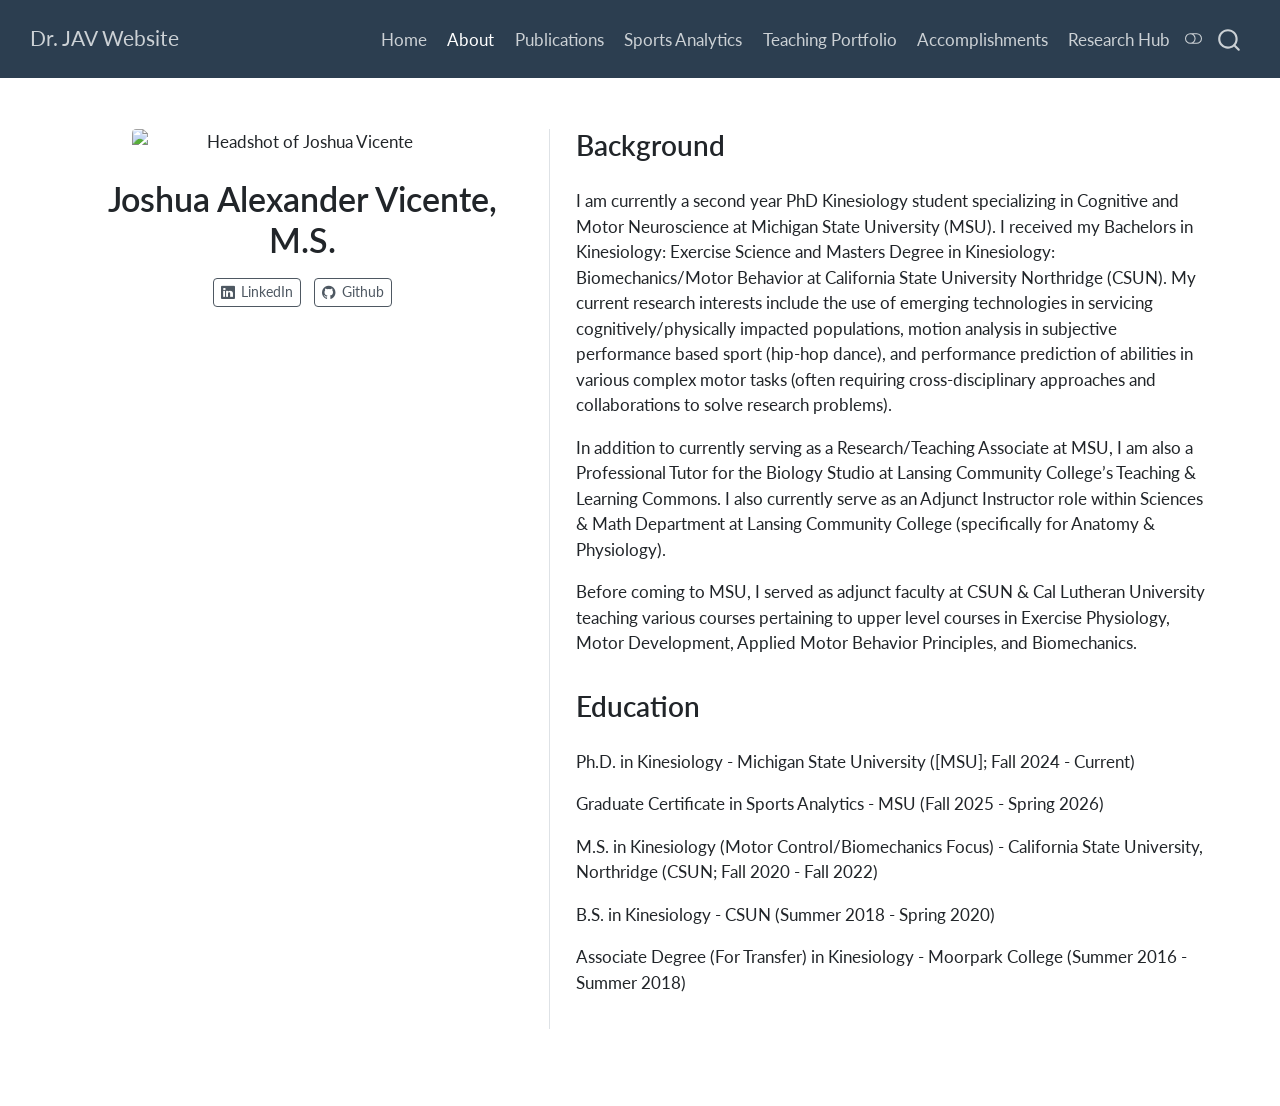
==== about.html @ 466d4a7d "site update 2026-04-16" ====
<!DOCTYPE html>
<html xmlns="http://www.w3.org/1999/xhtml" lang="en" xml:lang="en"><head>

<meta charset="utf-8">
<meta name="generator" content="quarto-1.8.27">

<meta name="viewport" content="width=device-width, initial-scale=1.0, user-scalable=yes">


<title>Joshua Alexander Vicente, M.S. – Dr.&nbsp;JAV Website</title>
<style>
code{white-space: pre-wrap;}
span.smallcaps{font-variant: small-caps;}
div.columns{display: flex; gap: min(4vw, 1.5em);}
div.column{flex: auto; overflow-x: auto;}
div.hanging-indent{margin-left: 1.5em; text-indent: -1.5em;}
ul.task-list{list-style: none;}
ul.task-list li input[type="checkbox"] {
  width: 0.8em;
  margin: 0 0.8em 0.2em -1em; /* quarto-specific, see https://github.com/quarto-dev/quarto-cli/issues/4556 */ 
  vertical-align: middle;
}
</style>


<script src="site_libs/quarto-nav/quarto-nav.js"></script>
<script src="site_libs/quarto-nav/headroom.min.js"></script>
<script src="site_libs/clipboard/clipboard.min.js"></script>
<script src="site_libs/quarto-search/autocomplete.umd.js"></script>
<script src="site_libs/quarto-search/fuse.min.js"></script>
<script src="site_libs/quarto-search/quarto-search.js"></script>
<meta name="quarto:offset" content="./">
<script src="site_libs/quarto-html/quarto.js" type="module"></script>
<script src="site_libs/quarto-html/tabsets/tabsets.js" type="module"></script>
<script src="site_libs/quarto-html/axe/axe-check.js" type="module"></script>
<script src="site_libs/quarto-html/popper.min.js"></script>
<script src="site_libs/quarto-html/tippy.umd.min.js"></script>
<link href="site_libs/quarto-html/tippy.css" rel="stylesheet">
<link href="site_libs/quarto-html/quarto-syntax-highlighting-ed96de9b727972fe78a7b5d16c58bf87.css" rel="stylesheet" class="quarto-color-scheme" id="quarto-text-highlighting-styles">
<link href="site_libs/quarto-html/quarto-syntax-highlighting-dark-4d9afe2b8d18ee9fa5d0d57b5ed4214d.css" rel="stylesheet" class="quarto-color-scheme quarto-color-alternate" id="quarto-text-highlighting-styles">
<link href="site_libs/quarto-html/quarto-syntax-highlighting-ed96de9b727972fe78a7b5d16c58bf87.css" rel="stylesheet" class="quarto-color-scheme-extra" id="quarto-text-highlighting-styles">
<script src="site_libs/bootstrap/bootstrap.min.js"></script>
<link href="site_libs/bootstrap/bootstrap-icons.css" rel="stylesheet">
<link href="site_libs/bootstrap/bootstrap-ffa9a6279353761231ec249df0a7fdd3.min.css" rel="stylesheet" append-hash="true" class="quarto-color-scheme" id="quarto-bootstrap" data-mode="light">
<link href="site_libs/bootstrap/bootstrap-dark-24772959a0e306aba8d7698078628ce7.min.css" rel="stylesheet" append-hash="true" class="quarto-color-scheme quarto-color-alternate" id="quarto-bootstrap" data-mode="dark">
<link href="site_libs/bootstrap/bootstrap-ffa9a6279353761231ec249df0a7fdd3.min.css" rel="stylesheet" append-hash="true" class="quarto-color-scheme-extra" id="quarto-bootstrap" data-mode="light">
<script id="quarto-search-options" type="application/json">{
  "location": "navbar",
  "copy-button": false,
  "collapse-after": 3,
  "panel-placement": "end",
  "type": "overlay",
  "limit": 50,
  "keyboard-shortcut": [
    "f",
    "/",
    "s"
  ],
  "show-item-context": false,
  "language": {
    "search-no-results-text": "No results",
    "search-matching-documents-text": "matching documents",
    "search-copy-link-title": "Copy link to search",
    "search-hide-matches-text": "Hide additional matches",
    "search-more-match-text": "more match in this document",
    "search-more-matches-text": "more matches in this document",
    "search-clear-button-title": "Clear",
    "search-text-placeholder": "",
    "search-detached-cancel-button-title": "Cancel",
    "search-submit-button-title": "Submit",
    "search-label": "Search"
  }
}</script>


<link rel="stylesheet" href="styles.css">
</head>

<body class="nav-fixed quarto-light"><script id="quarto-html-before-body" type="application/javascript">
    const toggleBodyColorMode = (bsSheetEl) => {
      const mode = bsSheetEl.getAttribute("data-mode");
      const bodyEl = window.document.querySelector("body");
      if (mode === "dark") {
        bodyEl.classList.add("quarto-dark");
        bodyEl.classList.remove("quarto-light");
      } else {
        bodyEl.classList.add("quarto-light");
        bodyEl.classList.remove("quarto-dark");
      }
    }
    const toggleBodyColorPrimary = () => {
      const bsSheetEl = window.document.querySelector("link#quarto-bootstrap:not([rel=disabled-stylesheet])");
      if (bsSheetEl) {
        toggleBodyColorMode(bsSheetEl);
      }
    }
    const setColorSchemeToggle = (alternate) => {
      const toggles = window.document.querySelectorAll('.quarto-color-scheme-toggle');
      for (let i=0; i < toggles.length; i++) {
        const toggle = toggles[i];
        if (toggle) {
          if (alternate) {
            toggle.classList.add("alternate");
          } else {
            toggle.classList.remove("alternate");
          }
        }
      }
    };
    const toggleColorMode = (alternate) => {
      // Switch the stylesheets
      const primaryStylesheets = window.document.querySelectorAll('link.quarto-color-scheme:not(.quarto-color-alternate)');
      const alternateStylesheets = window.document.querySelectorAll('link.quarto-color-scheme.quarto-color-alternate');
      manageTransitions('#quarto-margin-sidebar .nav-link', false);
      if (alternate) {
        // note: dark is layered on light, we don't disable primary!
        enableStylesheet(alternateStylesheets);
        for (const sheetNode of alternateStylesheets) {
          if (sheetNode.id === "quarto-bootstrap") {
            toggleBodyColorMode(sheetNode);
          }
        }
      } else {
        disableStylesheet(alternateStylesheets);
        enableStylesheet(primaryStylesheets)
        toggleBodyColorPrimary();
      }
      manageTransitions('#quarto-margin-sidebar .nav-link', true);
      // Switch the toggles
      setColorSchemeToggle(alternate)
      // Hack to workaround the fact that safari doesn't
      // properly recolor the scrollbar when toggling (#1455)
      if (navigator.userAgent.indexOf('Safari') > 0 && navigator.userAgent.indexOf('Chrome') == -1) {
        manageTransitions("body", false);
        window.scrollTo(0, 1);
        setTimeout(() => {
          window.scrollTo(0, 0);
          manageTransitions("body", true);
        }, 40);
      }
    }
    const disableStylesheet = (stylesheets) => {
      for (let i=0; i < stylesheets.length; i++) {
        const stylesheet = stylesheets[i];
        stylesheet.rel = 'disabled-stylesheet';
      }
    }
    const enableStylesheet = (stylesheets) => {
      for (let i=0; i < stylesheets.length; i++) {
        const stylesheet = stylesheets[i];
        if(stylesheet.rel !== 'stylesheet') { // for Chrome, which will still FOUC without this check
          stylesheet.rel = 'stylesheet';
        }
      }
    }
    const manageTransitions = (selector, allowTransitions) => {
      const els = window.document.querySelectorAll(selector);
      for (let i=0; i < els.length; i++) {
        const el = els[i];
        if (allowTransitions) {
          el.classList.remove('notransition');
        } else {
          el.classList.add('notransition');
        }
      }
    }
    const isFileUrl = () => {
      return window.location.protocol === 'file:';
    }
    const hasAlternateSentinel = () => {
      let styleSentinel = getColorSchemeSentinel();
      if (styleSentinel !== null) {
        return styleSentinel === "alternate";
      } else {
        return false;
      }
    }
    const setStyleSentinel = (alternate) => {
      const value = alternate ? "alternate" : "default";
      if (!isFileUrl()) {
        window.localStorage.setItem("quarto-color-scheme", value);
      } else {
        localAlternateSentinel = value;
      }
    }
    const getColorSchemeSentinel = () => {
      if (!isFileUrl()) {
        const storageValue = window.localStorage.getItem("quarto-color-scheme");
        return storageValue != null ? storageValue : localAlternateSentinel;
      } else {
        return localAlternateSentinel;
      }
    }
    const toggleGiscusIfUsed = (isAlternate, darkModeDefault) => {
      const baseTheme = document.querySelector('#giscus-base-theme')?.value ?? 'light';
      const alternateTheme = document.querySelector('#giscus-alt-theme')?.value ?? 'dark';
      let newTheme = '';
      if(authorPrefersDark) {
        newTheme = isAlternate ? baseTheme : alternateTheme;
      } else {
        newTheme = isAlternate ? alternateTheme : baseTheme;
      }
      const changeGiscusTheme = () => {
        // From: https://github.com/giscus/giscus/issues/336
        const sendMessage = (message) => {
          const iframe = document.querySelector('iframe.giscus-frame');
          if (!iframe) return;
          iframe.contentWindow.postMessage({ giscus: message }, 'https://giscus.app');
        }
        sendMessage({
          setConfig: {
            theme: newTheme
          }
        });
      }
      const isGiscussLoaded = window.document.querySelector('iframe.giscus-frame') !== null;
      if (isGiscussLoaded) {
        changeGiscusTheme();
      }
    };
    const authorPrefersDark = false;
    const queryPrefersDark = window.matchMedia('(prefers-color-scheme: dark)');
    const darkModeDefault = queryPrefersDark.matches;
      document.querySelector('link#quarto-text-highlighting-styles.quarto-color-scheme-extra').rel = 'disabled-stylesheet';
      document.querySelector('link#quarto-bootstrap.quarto-color-scheme-extra').rel = 'disabled-stylesheet';
    let localAlternateSentinel = darkModeDefault ? 'alternate' : 'default';
    // Dark / light mode switch
    window.quartoToggleColorScheme = () => {
      // Read the current dark / light value
      let toAlternate = !hasAlternateSentinel();
      toggleColorMode(toAlternate);
      setStyleSentinel(toAlternate);
      toggleGiscusIfUsed(toAlternate, darkModeDefault);
      window.dispatchEvent(new Event('resize'));
    };
    queryPrefersDark.addEventListener("change", e => {
      if(window.localStorage.getItem("quarto-color-scheme") !== null)
        return;
      const alternate = e.matches
      toggleColorMode(alternate);
      localAlternateSentinel = e.matches ? 'alternate' : 'default'; // this is used alongside local storage!
      toggleGiscusIfUsed(alternate, darkModeDefault);
    });
    // Switch to dark mode if need be
    if (hasAlternateSentinel()) {
      toggleColorMode(true);
    } else {
      toggleColorMode(false);
    }
  </script>

<div id="quarto-search-results"></div>
  <header id="quarto-header" class="headroom fixed-top">
    <nav class="navbar navbar-expand-lg " data-bs-theme="dark">
      <div class="navbar-container container-fluid">
      <div class="navbar-brand-container mx-auto">
    <a class="navbar-brand" href="./index.html">
    <span class="navbar-title">Dr.&nbsp;JAV Website</span>
    </a>
  </div>
            <div id="quarto-search" class="" title="Search"></div>
          <button class="navbar-toggler" type="button" data-bs-toggle="collapse" data-bs-target="#navbarCollapse" aria-controls="navbarCollapse" role="menu" aria-expanded="false" aria-label="Toggle navigation" onclick="if (window.quartoToggleHeadroom) { window.quartoToggleHeadroom(); }">
  <span class="navbar-toggler-icon"></span>
</button>
          <div class="collapse navbar-collapse" id="navbarCollapse">
            <ul class="navbar-nav navbar-nav-scroll ms-auto">
  <li class="nav-item">
    <a class="nav-link" href="./index.html"> 
<span class="menu-text">Home</span></a>
  </li>  
  <li class="nav-item">
    <a class="nav-link active" href="./about.html" aria-current="page"> 
<span class="menu-text">About</span></a>
  </li>  
  <li class="nav-item">
    <a class="nav-link" href="./publications.html"> 
<span class="menu-text">Publications</span></a>
  </li>  
  <li class="nav-item">
    <a class="nav-link" href="./sports_analytics.html"> 
<span class="menu-text">Sports Analytics</span></a>
  </li>  
  <li class="nav-item">
    <a class="nav-link" href="./teaching_portfolio.html"> 
<span class="menu-text">Teaching Portfolio</span></a>
  </li>  
  <li class="nav-item">
    <a class="nav-link" href="./accomplishments.html"> 
<span class="menu-text">Accomplishments</span></a>
  </li>  
  <li class="nav-item">
    <a class="nav-link" href="./research_hub.html"> 
<span class="menu-text">Research Hub</span></a>
  </li>  
</ul>
          </div> <!-- /navcollapse -->
            <div class="quarto-navbar-tools">
  <a href="" class="quarto-color-scheme-toggle quarto-navigation-tool  px-1" onclick="window.quartoToggleColorScheme(); return false;" title="Toggle dark mode"><i class="bi"></i></a>
</div>
      </div> <!-- /container-fluid -->
    </nav>
</header>
<!-- content -->
<div id="quarto-content" class="quarto-container page-columns page-rows-contents page-layout-full page-navbar">
<!-- sidebar -->
<!-- margin-sidebar -->
    
<!-- main -->
<div class="quarto-about-trestles column-page">
  <div class="about-entity">
    <img src="images/JAV KIN Fellowship Headshot.jpg" alt="Headshot of Joshua Vicente" class="about-image
  rounded " style="width: 20em;">
<header id="title-block-header" class="quarto-title-block default">
<div class="quarto-title">
<h1 class="title">Joshua Alexander Vicente, M.S.</h1>
</div>
<div class="quarto-title-meta column-page">
  </div>
</header>
    <div class="about-links">
  <a href="/www.linkedin.com/in/joshua-a-vicente" class="about-link" rel="" target="">
    <i class="bi bi-linkedin"></i>
     <span class="about-link-text">LinkedIn</span>
  </a>
  <a href="https://github.com" class="about-link" rel="" target="">
    <i class="bi bi-github"></i>
     <span class="about-link-text">Github</span>
  </a>
</div>
  </div>
  <div class="about-contents"><main class="content column-page" id="quarto-document-content">

<section id="background" class="level2">
<h2 data-anchor-id="background">Background</h2>
<p>I am currently a second year PhD Kinesiology student specializing in Cognitive and Motor Neuroscience at Michigan State University (MSU). I received my Bachelors in Kinesiology: Exercise Science and Masters Degree in Kinesiology: Biomechanics/Motor Behavior at California State University Northridge (CSUN). My current research interests include the use of emerging technologies in servicing cognitively/physically impacted populations, motion analysis in subjective performance based sport (hip-hop dance), and performance prediction of abilities in various complex motor tasks (often requiring cross-disciplinary approaches and collaborations to solve research problems).</p>
<p>In addition to currently serving as a Research/Teaching Associate at MSU, I am also a Professional Tutor for the Biology Studio at Lansing Community College’s Teaching &amp; Learning Commons. I also currently serve as an Adjunct Instructor role within Sciences &amp; Math Department at Lansing Community College (specifically for Anatomy &amp; Physiology).</p>
<p>Before coming to MSU, I served as adjunct faculty at CSUN &amp; Cal Lutheran University teaching various courses pertaining to upper level courses in Exercise Physiology, Motor Development, Applied Motor Behavior Principles, and Biomechanics.</p>
</section>
<section id="education" class="level2">
<h2 data-anchor-id="education">Education</h2>
<p>Ph.D.&nbsp;in Kinesiology - Michigan State University ([MSU]; Fall 2024 - Current)</p>
<p>Graduate Certificate in Sports Analytics - MSU (Fall 2025 - Spring 2026)</p>
<p>M.S. in Kinesiology (Motor Control/Biomechanics Focus) - California State University, Northridge (CSUN; Fall 2020 - Fall 2022)</p>
<p>B.S. in Kinesiology - CSUN (Summer 2018 - Spring 2020)</p>
<p>Associate Degree (For Transfer) in Kinesiology - Moorpark College (Summer 2016 - Summer 2018)</p>
<!-- 
INSTRUCTIONS FOR HEADSHOT:
1. Place your image file (e.g., 'profile.jpg') in the same folder as this file.
2. Update the 'image: profile.jpg' line in the YAML header above to match your image filename.
-->


</section>
</main></div>
</div>
 <!-- /main -->
<script id="quarto-html-after-body" type="application/javascript">
  window.document.addEventListener("DOMContentLoaded", function (event) {
    // Ensure there is a toggle, if there isn't float one in the top right
    if (window.document.querySelector('.quarto-color-scheme-toggle') === null) {
      const a = window.document.createElement('a');
      a.classList.add('top-right');
      a.classList.add('quarto-color-scheme-toggle');
      a.href = "";
      a.onclick = function() { try { window.quartoToggleColorScheme(); } catch {} return false; };
      const i = window.document.createElement("i");
      i.classList.add('bi');
      a.appendChild(i);
      window.document.body.appendChild(a);
    }
    setColorSchemeToggle(hasAlternateSentinel())
    const isCodeAnnotation = (el) => {
      for (const clz of el.classList) {
        if (clz.startsWith('code-annotation-')) {                     
          return true;
        }
      }
      return false;
    }
    const onCopySuccess = function(e) {
      // button target
      const button = e.trigger;
      // don't keep focus
      button.blur();
      // flash "checked"
      button.classList.add('code-copy-button-checked');
      var currentTitle = button.getAttribute("title");
      button.setAttribute("title", "Copied!");
      let tooltip;
      if (window.bootstrap) {
        button.setAttribute("data-bs-toggle", "tooltip");
        button.setAttribute("data-bs-placement", "left");
        button.setAttribute("data-bs-title", "Copied!");
        tooltip = new bootstrap.Tooltip(button, 
          { trigger: "manual", 
            customClass: "code-copy-button-tooltip",
            offset: [0, -8]});
        tooltip.show();    
      }
      setTimeout(function() {
        if (tooltip) {
          tooltip.hide();
          button.removeAttribute("data-bs-title");
          button.removeAttribute("data-bs-toggle");
          button.removeAttribute("data-bs-placement");
        }
        button.setAttribute("title", currentTitle);
        button.classList.remove('code-copy-button-checked');
      }, 1000);
      // clear code selection
      e.clearSelection();
    }
    const getTextToCopy = function(trigger) {
      const outerScaffold = trigger.parentElement.cloneNode(true);
      const codeEl = outerScaffold.querySelector('code');
      for (const childEl of codeEl.children) {
        if (isCodeAnnotation(childEl)) {
          childEl.remove();
        }
      }
      return codeEl.innerText;
    }
    const clipboard = new window.ClipboardJS('.code-copy-button:not([data-in-quarto-modal])', {
      text: getTextToCopy
    });
    clipboard.on('success', onCopySuccess);
    if (window.document.getElementById('quarto-embedded-source-code-modal')) {
      const clipboardModal = new window.ClipboardJS('.code-copy-button[data-in-quarto-modal]', {
        text: getTextToCopy,
        container: window.document.getElementById('quarto-embedded-source-code-modal')
      });
      clipboardModal.on('success', onCopySuccess);
    }
      var localhostRegex = new RegExp(/^(?:http|https):\/\/localhost\:?[0-9]*\//);
      var mailtoRegex = new RegExp(/^mailto:/);
        var filterRegex = new RegExp("https:\/\/drjav\.github\.io");
      var isInternal = (href) => {
          return filterRegex.test(href) || localhostRegex.test(href) || mailtoRegex.test(href);
      }
      // Inspect non-navigation links and adorn them if external
     var links = window.document.querySelectorAll('a[href]:not(.nav-link):not(.navbar-brand):not(.toc-action):not(.sidebar-link):not(.sidebar-item-toggle):not(.pagination-link):not(.no-external):not([aria-hidden]):not(.dropdown-item):not(.quarto-navigation-tool):not(.about-link)');
      for (var i=0; i<links.length; i++) {
        const link = links[i];
        if (!isInternal(link.href)) {
          // undo the damage that might have been done by quarto-nav.js in the case of
          // links that we want to consider external
          if (link.dataset.originalHref !== undefined) {
            link.href = link.dataset.originalHref;
          }
            // target, if specified
            link.setAttribute("target", "_blank");
            if (link.getAttribute("rel") === null) {
              link.setAttribute("rel", "noopener");
            }
            // default icon
            link.classList.add("external");
        }
      }
    function tippyHover(el, contentFn, onTriggerFn, onUntriggerFn) {
      const config = {
        allowHTML: true,
        maxWidth: 500,
        delay: 100,
        arrow: false,
        appendTo: function(el) {
            return el.parentElement;
        },
        interactive: true,
        interactiveBorder: 10,
        theme: 'quarto',
        placement: 'bottom-start',
      };
      if (contentFn) {
        config.content = contentFn;
      }
      if (onTriggerFn) {
        config.onTrigger = onTriggerFn;
      }
      if (onUntriggerFn) {
        config.onUntrigger = onUntriggerFn;
      }
      window.tippy(el, config); 
    }
    const noterefs = window.document.querySelectorAll('a[role="doc-noteref"]');
    for (var i=0; i<noterefs.length; i++) {
      const ref = noterefs[i];
      tippyHover(ref, function() {
        // use id or data attribute instead here
        let href = ref.getAttribute('data-footnote-href') || ref.getAttribute('href');
        try { href = new URL(href).hash; } catch {}
        const id = href.replace(/^#\/?/, "");
        const note = window.document.getElementById(id);
        if (note) {
          return note.innerHTML;
        } else {
          return "";
        }
      });
    }
    const xrefs = window.document.querySelectorAll('a.quarto-xref');
    const processXRef = (id, note) => {
      // Strip column container classes
      const stripColumnClz = (el) => {
        el.classList.remove("page-full", "page-columns");
        if (el.children) {
          for (const child of el.children) {
            stripColumnClz(child);
          }
        }
      }
      stripColumnClz(note)
      if (id === null || id.startsWith('sec-')) {
        // Special case sections, only their first couple elements
        const container = document.createElement("div");
        if (note.children && note.children.length > 2) {
          container.appendChild(note.children[0].cloneNode(true));
          for (let i = 1; i < note.children.length; i++) {
            const child = note.children[i];
            if (child.tagName === "P" && child.innerText === "") {
              continue;
            } else {
              container.appendChild(child.cloneNode(true));
              break;
            }
          }
          if (window.Quarto?.typesetMath) {
            window.Quarto.typesetMath(container);
          }
          return container.innerHTML
        } else {
          if (window.Quarto?.typesetMath) {
            window.Quarto.typesetMath(note);
          }
          return note.innerHTML;
        }
      } else {
        // Remove any anchor links if they are present
        const anchorLink = note.querySelector('a.anchorjs-link');
        if (anchorLink) {
          anchorLink.remove();
        }
        if (window.Quarto?.typesetMath) {
          window.Quarto.typesetMath(note);
        }
        if (note.classList.contains("callout")) {
          return note.outerHTML;
        } else {
          return note.innerHTML;
        }
      }
    }
    for (var i=0; i<xrefs.length; i++) {
      const xref = xrefs[i];
      tippyHover(xref, undefined, function(instance) {
        instance.disable();
        let url = xref.getAttribute('href');
        let hash = undefined; 
        if (url.startsWith('#')) {
          hash = url;
        } else {
          try { hash = new URL(url).hash; } catch {}
        }
        if (hash) {
          const id = hash.replace(/^#\/?/, "");
          const note = window.document.getElementById(id);
          if (note !== null) {
            try {
              const html = processXRef(id, note.cloneNode(true));
              instance.setContent(html);
            } finally {
              instance.enable();
              instance.show();
            }
          } else {
            // See if we can fetch this
            fetch(url.split('#')[0])
            .then(res => res.text())
            .then(html => {
              const parser = new DOMParser();
              const htmlDoc = parser.parseFromString(html, "text/html");
              const note = htmlDoc.getElementById(id);
              if (note !== null) {
                const html = processXRef(id, note);
                instance.setContent(html);
              } 
            }).finally(() => {
              instance.enable();
              instance.show();
            });
          }
        } else {
          // See if we can fetch a full url (with no hash to target)
          // This is a special case and we should probably do some content thinning / targeting
          fetch(url)
          .then(res => res.text())
          .then(html => {
            const parser = new DOMParser();
            const htmlDoc = parser.parseFromString(html, "text/html");
            const note = htmlDoc.querySelector('main.content');
            if (note !== null) {
              // This should only happen for chapter cross references
              // (since there is no id in the URL)
              // remove the first header
              if (note.children.length > 0 && note.children[0].tagName === "HEADER") {
                note.children[0].remove();
              }
              const html = processXRef(null, note);
              instance.setContent(html);
            } 
          }).finally(() => {
            instance.enable();
            instance.show();
          });
        }
      }, function(instance) {
      });
    }
        let selectedAnnoteEl;
        const selectorForAnnotation = ( cell, annotation) => {
          let cellAttr = 'data-code-cell="' + cell + '"';
          let lineAttr = 'data-code-annotation="' +  annotation + '"';
          const selector = 'span[' + cellAttr + '][' + lineAttr + ']';
          return selector;
        }
        const selectCodeLines = (annoteEl) => {
          const doc = window.document;
          const targetCell = annoteEl.getAttribute("data-target-cell");
          const targetAnnotation = annoteEl.getAttribute("data-target-annotation");
          const annoteSpan = window.document.querySelector(selectorForAnnotation(targetCell, targetAnnotation));
          const lines = annoteSpan.getAttribute("data-code-lines").split(",");
          const lineIds = lines.map((line) => {
            return targetCell + "-" + line;
          })
          let top = null;
          let height = null;
          let parent = null;
          if (lineIds.length > 0) {
              //compute the position of the single el (top and bottom and make a div)
              const el = window.document.getElementById(lineIds[0]);
              top = el.offsetTop;
              height = el.offsetHeight;
              parent = el.parentElement.parentElement;
            if (lineIds.length > 1) {
              const lastEl = window.document.getElementById(lineIds[lineIds.length - 1]);
              const bottom = lastEl.offsetTop + lastEl.offsetHeight;
              height = bottom - top;
            }
            if (top !== null && height !== null && parent !== null) {
              // cook up a div (if necessary) and position it 
              let div = window.document.getElementById("code-annotation-line-highlight");
              if (div === null) {
                div = window.document.createElement("div");
                div.setAttribute("id", "code-annotation-line-highlight");
                div.style.position = 'absolute';
                parent.appendChild(div);
              }
              div.style.top = top - 2 + "px";
              div.style.height = height + 4 + "px";
              div.style.left = 0;
              let gutterDiv = window.document.getElementById("code-annotation-line-highlight-gutter");
              if (gutterDiv === null) {
                gutterDiv = window.document.createElement("div");
                gutterDiv.setAttribute("id", "code-annotation-line-highlight-gutter");
                gutterDiv.style.position = 'absolute';
                const codeCell = window.document.getElementById(targetCell);
                const gutter = codeCell.querySelector('.code-annotation-gutter');
                gutter.appendChild(gutterDiv);
              }
              gutterDiv.style.top = top - 2 + "px";
              gutterDiv.style.height = height + 4 + "px";
            }
            selectedAnnoteEl = annoteEl;
          }
        };
        const unselectCodeLines = () => {
          const elementsIds = ["code-annotation-line-highlight", "code-annotation-line-highlight-gutter"];
          elementsIds.forEach((elId) => {
            const div = window.document.getElementById(elId);
            if (div) {
              div.remove();
            }
          });
          selectedAnnoteEl = undefined;
        };
          // Handle positioning of the toggle
      window.addEventListener(
        "resize",
        throttle(() => {
          elRect = undefined;
          if (selectedAnnoteEl) {
            selectCodeLines(selectedAnnoteEl);
          }
        }, 10)
      );
      function throttle(fn, ms) {
      let throttle = false;
      let timer;
        return (...args) => {
          if(!throttle) { // first call gets through
              fn.apply(this, args);
              throttle = true;
          } else { // all the others get throttled
              if(timer) clearTimeout(timer); // cancel #2
              timer = setTimeout(() => {
                fn.apply(this, args);
                timer = throttle = false;
              }, ms);
          }
        };
      }
        // Attach click handler to the DT
        const annoteDls = window.document.querySelectorAll('dt[data-target-cell]');
        for (const annoteDlNode of annoteDls) {
          annoteDlNode.addEventListener('click', (event) => {
            const clickedEl = event.target;
            if (clickedEl !== selectedAnnoteEl) {
              unselectCodeLines();
              const activeEl = window.document.querySelector('dt[data-target-cell].code-annotation-active');
              if (activeEl) {
                activeEl.classList.remove('code-annotation-active');
              }
              selectCodeLines(clickedEl);
              clickedEl.classList.add('code-annotation-active');
            } else {
              // Unselect the line
              unselectCodeLines();
              clickedEl.classList.remove('code-annotation-active');
            }
          });
        }
    const findCites = (el) => {
      const parentEl = el.parentElement;
      if (parentEl) {
        const cites = parentEl.dataset.cites;
        if (cites) {
          return {
            el,
            cites: cites.split(' ')
          };
        } else {
          return findCites(el.parentElement)
        }
      } else {
        return undefined;
      }
    };
    var bibliorefs = window.document.querySelectorAll('a[role="doc-biblioref"]');
    for (var i=0; i<bibliorefs.length; i++) {
      const ref = bibliorefs[i];
      const citeInfo = findCites(ref);
      if (citeInfo) {
        tippyHover(citeInfo.el, function() {
          var popup = window.document.createElement('div');
          citeInfo.cites.forEach(function(cite) {
            var citeDiv = window.document.createElement('div');
            citeDiv.classList.add('hanging-indent');
            citeDiv.classList.add('csl-entry');
            var biblioDiv = window.document.getElementById('ref-' + cite);
            if (biblioDiv) {
              citeDiv.innerHTML = biblioDiv.innerHTML;
            }
            popup.appendChild(citeDiv);
          });
          return popup.innerHTML;
        });
      }
    }
  });
  </script>
</div> <!-- /content -->




</body></html>
---- site_libs/quarto-html/tippy.css ----
.tippy-box[data-animation=fade][data-state=hidden]{opacity:0}[data-tippy-root]{max-width:calc(100vw - 10px)}.tippy-box{position:relative;background-color:#333;color:#fff;border-radius:4px;font-size:14px;line-height:1.4;white-space:normal;outline:0;transition-property:transform,visibility,opacity}.tippy-box[data-placement^=top]>.tippy-arrow{bottom:0}.tippy-box[data-placement^=top]>.tippy-arrow:before{bottom:-7px;left:0;border-width:8px 8px 0;border-top-color:initial;transform-origin:center top}.tippy-box[data-placement^=bottom]>.tippy-arrow{top:0}.tippy-box[data-placement^=bottom]>.tippy-arrow:before{top:-7px;left:0;border-width:0 8px 8px;border-bottom-color:initial;transform-origin:center bottom}.tippy-box[data-placement^=left]>.tippy-arrow{right:0}.tippy-box[data-placement^=left]>.tippy-arrow:before{border-width:8px 0 8px 8px;border-left-color:initial;right:-7px;transform-origin:center left}.tippy-box[data-placement^=right]>.tippy-arrow{left:0}.tippy-box[data-placement^=right]>.tippy-arrow:before{left:-7px;border-width:8px 8px 8px 0;border-right-color:initial;transform-origin:center right}.tippy-box[data-inertia][data-state=visible]{transition-timing-function:cubic-bezier(.54,1.5,.38,1.11)}.tippy-arrow{width:16px;height:16px;color:#333}.tippy-arrow:before{content:"";position:absolute;border-color:transparent;border-style:solid}.tippy-content{position:relative;padding:5px 9px;z-index:1}
---- site_libs/quarto-html/quarto-syntax-highlighting-ed96de9b727972fe78a7b5d16c58bf87.css ----
/* quarto syntax highlight colors */
:root {
  --quarto-hl-ot-color: #003B4F;
  --quarto-hl-at-color: #657422;
  --quarto-hl-ss-color: #20794D;
  --quarto-hl-an-color: #5E5E5E;
  --quarto-hl-fu-color: #4758AB;
  --quarto-hl-st-color: #20794D;
  --quarto-hl-cf-color: #003B4F;
  --quarto-hl-op-color: #5E5E5E;
  --quarto-hl-er-color: #AD0000;
  --quarto-hl-bn-color: #AD0000;
  --quarto-hl-al-color: #AD0000;
  --quarto-hl-va-color: #111111;
  --quarto-hl-bu-color: inherit;
  --quarto-hl-ex-color: inherit;
  --quarto-hl-pp-color: #AD0000;
  --quarto-hl-in-color: #5E5E5E;
  --quarto-hl-vs-color: #20794D;
  --quarto-hl-wa-color: #5E5E5E;
  --quarto-hl-do-color: #5E5E5E;
  --quarto-hl-im-color: #00769E;
  --quarto-hl-ch-color: #20794D;
  --quarto-hl-dt-color: #AD0000;
  --quarto-hl-fl-color: #AD0000;
  --quarto-hl-co-color: #5E5E5E;
  --quarto-hl-cv-color: #5E5E5E;
  --quarto-hl-cn-color: #8f5902;
  --quarto-hl-sc-color: #5E5E5E;
  --quarto-hl-dv-color: #AD0000;
  --quarto-hl-kw-color: #003B4F;
}

/* other quarto variables */
:root {
  --quarto-font-monospace: SFMono-Regular, Menlo, Monaco, Consolas, "Liberation Mono", "Courier New", monospace;
}

/* syntax highlight based on Pandoc's rules */
pre > code.sourceCode > span {
  color: #003B4F;
}

code.sourceCode > span {
  color: #003B4F;
}

div.sourceCode,
div.sourceCode pre.sourceCode {
  color: #003B4F;
}

/* Normal */
code span {
  color: #003B4F;
}

/* Alert */
code span.al {
  color: #AD0000;
  font-style: inherit;
}

/* Annotation */
code span.an {
  color: #5E5E5E;
  font-style: inherit;
}

/* Attribute */
code span.at {
  color: #657422;
  font-style: inherit;
}

/* BaseN */
code span.bn {
  color: #AD0000;
  font-style: inherit;
}

/* BuiltIn */
code span.bu {
  font-style: inherit;
}

/* ControlFlow */
code span.cf {
  color: #003B4F;
  font-weight: bold;
  font-style: inherit;
}

/* Char */
code span.ch {
  color: #20794D;
  font-style: inherit;
}

/* Constant */
code span.cn {
  color: #8f5902;
  font-style: inherit;
}

/* Comment */
code span.co {
  color: #5E5E5E;
  font-style: inherit;
}

/* CommentVar */
code span.cv {
  color: #5E5E5E;
  font-style: italic;
}

/* Documentation */
code span.do {
  color: #5E5E5E;
  font-style: italic;
}

/* DataType */
code span.dt {
  color: #AD0000;
  font-style: inherit;
}

/* DecVal */
code span.dv {
  color: #AD0000;
  font-style: inherit;
}

/* Error */
code span.er {
  color: #AD0000;
  font-style: inherit;
}

/* Extension */
code span.ex {
  font-style: inherit;
}

/* Float */
code span.fl {
  color: #AD0000;
  font-style: inherit;
}

/* Function */
code span.fu {
  color: #4758AB;
  font-style: inherit;
}

/* Import */
code span.im {
  color: #00769E;
  font-style: inherit;
}

/* Information */
code span.in {
  color: #5E5E5E;
  font-style: inherit;
}

/* Keyword */
code span.kw {
  color: #003B4F;
  font-weight: bold;
  font-style: inherit;
}

/* Operator */
code span.op {
  color: #5E5E5E;
  font-style: inherit;
}

/* Other */
code span.ot {
  color: #003B4F;
  font-style: inherit;
}

/* Preprocessor */
code span.pp {
  color: #AD0000;
  font-style: inherit;
}

/* SpecialChar */
code span.sc {
  color: #5E5E5E;
  font-style: inherit;
}

/* SpecialString */
code span.ss {
  color: #20794D;
  font-style: inherit;
}

/* String */
code span.st {
  color: #20794D;
  font-style: inherit;
}

/* Variable */
code span.va {
  color: #111111;
  font-style: inherit;
}

/* VerbatimString */
code span.vs {
  color: #20794D;
  font-style: inherit;
}

/* Warning */
code span.wa {
  color: #5E5E5E;
  font-style: italic;
}

.prevent-inlining {
  content: "</";
}

/*# sourceMappingURL=0920dd6d7437995b8cdf7429764427b1.css.map */
---- site_libs/quarto-html/quarto-syntax-highlighting-dark-4d9afe2b8d18ee9fa5d0d57b5ed4214d.css ----
/* quarto syntax highlight colors */
:root {
  --quarto-hl-al-color: #f07178;
  --quarto-hl-an-color: #d4d0ab;
  --quarto-hl-at-color: #00e0e0;
  --quarto-hl-bn-color: #d4d0ab;
  --quarto-hl-bu-color: #abe338;
  --quarto-hl-ch-color: #abe338;
  --quarto-hl-co-color: #f8f8f2;
  --quarto-hl-cv-color: #ffd700;
  --quarto-hl-cn-color: #ffd700;
  --quarto-hl-cf-color: #ffa07a;
  --quarto-hl-dt-color: #ffa07a;
  --quarto-hl-dv-color: #d4d0ab;
  --quarto-hl-do-color: #f8f8f2;
  --quarto-hl-er-color: #f07178;
  --quarto-hl-ex-color: #00e0e0;
  --quarto-hl-fl-color: #d4d0ab;
  --quarto-hl-fu-color: #ffa07a;
  --quarto-hl-im-color: #abe338;
  --quarto-hl-in-color: #d4d0ab;
  --quarto-hl-kw-color: #ffa07a;
  --quarto-hl-op-color: #ffa07a;
  --quarto-hl-ot-color: #00e0e0;
  --quarto-hl-pp-color: #dcc6e0;
  --quarto-hl-re-color: #00e0e0;
  --quarto-hl-sc-color: #abe338;
  --quarto-hl-ss-color: #abe338;
  --quarto-hl-st-color: #abe338;
  --quarto-hl-va-color: #00e0e0;
  --quarto-hl-vs-color: #abe338;
  --quarto-hl-wa-color: #dcc6e0;
}

/* other quarto variables */
:root {
  --quarto-font-monospace: SFMono-Regular, Menlo, Monaco, Consolas, "Liberation Mono", "Courier New", monospace;
}

/* syntax highlight based on Pandoc's rules */
pre > code.sourceCode > span {
  color: #f8f8f2;
}

code.sourceCode > span {
  color: #f8f8f2;
}

div.sourceCode,
div.sourceCode pre.sourceCode {
  color: #f8f8f2;
}

/* Normal */
code span {
  color: #f8f8f2;
}

/* Alert */
code span.al {
  color: #f07178;
}

/* Annotation */
code span.an {
  color: #d4d0ab;
}

/* Attribute */
code span.at {
  color: #00e0e0;
}

/* BaseN */
code span.bn {
  color: #d4d0ab;
}

/* BuiltIn */
code span.bu {
  color: #abe338;
}

/* ControlFlow */
code span.cf {
  font-weight: bold;
  color: #ffa07a;
}

/* Char */
code span.ch {
  color: #abe338;
}

/* Constant */
code span.cn {
  color: #ffd700;
}

/* Comment */
code span.co {
  font-style: italic;
  color: #f8f8f2;
}

/* CommentVar */
code span.cv {
  color: #ffd700;
}

/* Documentation */
code span.do {
  color: #f8f8f2;
}

/* DataType */
code span.dt {
  color: #ffa07a;
}

/* DecVal */
code span.dv {
  color: #d4d0ab;
}

/* Error */
code span.er {
  color: #f07178;
  text-decoration: underline;
}

/* Extension */
code span.ex {
  font-weight: bold;
  color: #00e0e0;
}

/* Float */
code span.fl {
  color: #d4d0ab;
}

/* Function */
code span.fu {
  color: #ffa07a;
}

/* Import */
code span.im {
  color: #abe338;
}

/* Information */
code span.in {
  color: #d4d0ab;
}

/* Keyword */
code span.kw {
  font-weight: bold;
  color: #ffa07a;
}

/* Operator */
code span.op {
  color: #ffa07a;
}

/* Other */
code span.ot {
  color: #00e0e0;
}

/* Preprocessor */
code span.pp {
  color: #dcc6e0;
}

/* RegionMarker */
code span.re {
  background-color: #f8f8f2;
  color: #00e0e0;
}

/* SpecialChar */
code span.sc {
  color: #abe338;
}

/* SpecialString */
code span.ss {
  color: #abe338;
}

/* String */
code span.st {
  color: #abe338;
}

/* Variable */
code span.va {
  color: #00e0e0;
}

/* VerbatimString */
code span.vs {
  color: #abe338;
}

/* Warning */
code span.wa {
  color: #dcc6e0;
}

.prevent-inlining {
  content: "</";
}

/*# sourceMappingURL=86edf53ecdff796acf02dbceed379426.css.map */
---- site_libs/quarto-html/quarto-syntax-highlighting-ed96de9b727972fe78a7b5d16c58bf87.css ----
/* quarto syntax highlight colors */
:root {
  --quarto-hl-ot-color: #003B4F;
  --quarto-hl-at-color: #657422;
  --quarto-hl-ss-color: #20794D;
  --quarto-hl-an-color: #5E5E5E;
  --quarto-hl-fu-color: #4758AB;
  --quarto-hl-st-color: #20794D;
  --quarto-hl-cf-color: #003B4F;
  --quarto-hl-op-color: #5E5E5E;
  --quarto-hl-er-color: #AD0000;
  --quarto-hl-bn-color: #AD0000;
  --quarto-hl-al-color: #AD0000;
  --quarto-hl-va-color: #111111;
  --quarto-hl-bu-color: inherit;
  --quarto-hl-ex-color: inherit;
  --quarto-hl-pp-color: #AD0000;
  --quarto-hl-in-color: #5E5E5E;
  --quarto-hl-vs-color: #20794D;
  --quarto-hl-wa-color: #5E5E5E;
  --quarto-hl-do-color: #5E5E5E;
  --quarto-hl-im-color: #00769E;
  --quarto-hl-ch-color: #20794D;
  --quarto-hl-dt-color: #AD0000;
  --quarto-hl-fl-color: #AD0000;
  --quarto-hl-co-color: #5E5E5E;
  --quarto-hl-cv-color: #5E5E5E;
  --quarto-hl-cn-color: #8f5902;
  --quarto-hl-sc-color: #5E5E5E;
  --quarto-hl-dv-color: #AD0000;
  --quarto-hl-kw-color: #003B4F;
}

/* other quarto variables */
:root {
  --quarto-font-monospace: SFMono-Regular, Menlo, Monaco, Consolas, "Liberation Mono", "Courier New", monospace;
}

/* syntax highlight based on Pandoc's rules */
pre > code.sourceCode > span {
  color: #003B4F;
}

code.sourceCode > span {
  color: #003B4F;
}

div.sourceCode,
div.sourceCode pre.sourceCode {
  color: #003B4F;
}

/* Normal */
code span {
  color: #003B4F;
}

/* Alert */
code span.al {
  color: #AD0000;
  font-style: inherit;
}

/* Annotation */
code span.an {
  color: #5E5E5E;
  font-style: inherit;
}

/* Attribute */
code span.at {
  color: #657422;
  font-style: inherit;
}

/* BaseN */
code span.bn {
  color: #AD0000;
  font-style: inherit;
}

/* BuiltIn */
code span.bu {
  font-style: inherit;
}

/* ControlFlow */
code span.cf {
  color: #003B4F;
  font-weight: bold;
  font-style: inherit;
}

/* Char */
code span.ch {
  color: #20794D;
  font-style: inherit;
}

/* Constant */
code span.cn {
  color: #8f5902;
  font-style: inherit;
}

/* Comment */
code span.co {
  color: #5E5E5E;
  font-style: inherit;
}

/* CommentVar */
code span.cv {
  color: #5E5E5E;
  font-style: italic;
}

/* Documentation */
code span.do {
  color: #5E5E5E;
  font-style: italic;
}

/* DataType */
code span.dt {
  color: #AD0000;
  font-style: inherit;
}

/* DecVal */
code span.dv {
  color: #AD0000;
  font-style: inherit;
}

/* Error */
code span.er {
  color: #AD0000;
  font-style: inherit;
}

/* Extension */
code span.ex {
  font-style: inherit;
}

/* Float */
code span.fl {
  color: #AD0000;
  font-style: inherit;
}

/* Function */
code span.fu {
  color: #4758AB;
  font-style: inherit;
}

/* Import */
code span.im {
  color: #00769E;
  font-style: inherit;
}

/* Information */
code span.in {
  color: #5E5E5E;
  font-style: inherit;
}

/* Keyword */
code span.kw {
  color: #003B4F;
  font-weight: bold;
  font-style: inherit;
}

/* Operator */
code span.op {
  color: #5E5E5E;
  font-style: inherit;
}

/* Other */
code span.ot {
  color: #003B4F;
  font-style: inherit;
}

/* Preprocessor */
code span.pp {
  color: #AD0000;
  font-style: inherit;
}

/* SpecialChar */
code span.sc {
  color: #5E5E5E;
  font-style: inherit;
}

/* SpecialString */
code span.ss {
  color: #20794D;
  font-style: inherit;
}

/* String */
code span.st {
  color: #20794D;
  font-style: inherit;
}

/* Variable */
code span.va {
  color: #111111;
  font-style: inherit;
}

/* VerbatimString */
code span.vs {
  color: #20794D;
  font-style: inherit;
}

/* Warning */
code span.wa {
  color: #5E5E5E;
  font-style: italic;
}

.prevent-inlining {
  content: "</";
}

/*# sourceMappingURL=0920dd6d7437995b8cdf7429764427b1.css.map */
---- styles.css ----
/* Custom CSS styles */
body {
  transition: background-color 0.3s ease; /* Smooth transition for dark mode */
}
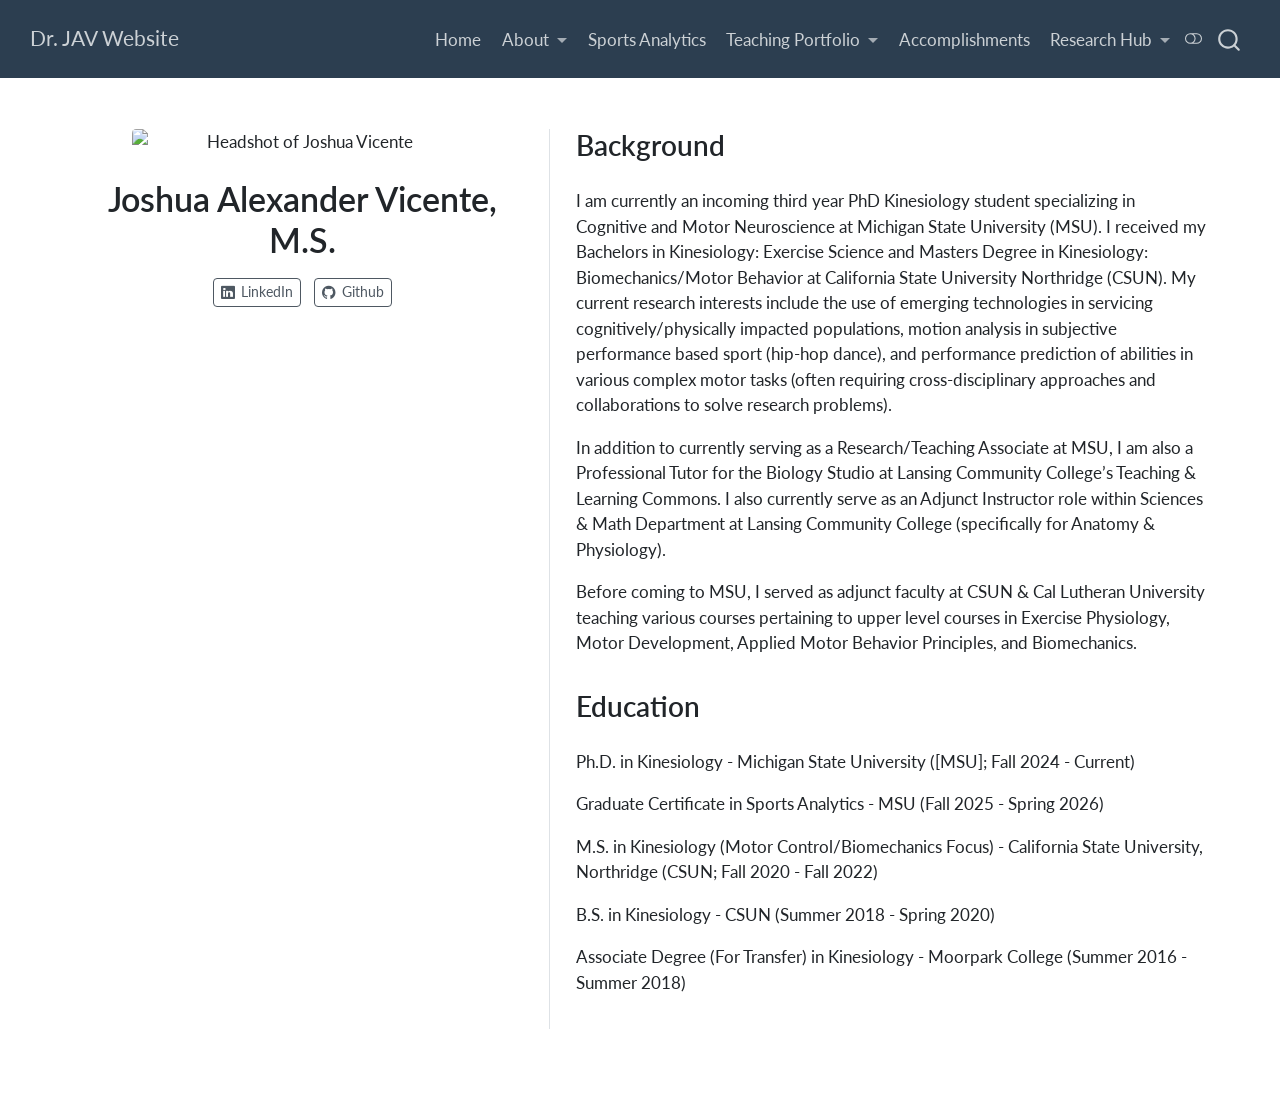
==== commit b8f66176: "site update 2026-06-15" ====
--- a/about.html
+++ b/about.html
@@ -268,30 +268,63 @@
     <a class="nav-link" href="./index.html"> 
 <span class="menu-text">Home</span></a>
   </li>  
-  <li class="nav-item">
-    <a class="nav-link active" href="./about.html" aria-current="page"> 
-<span class="menu-text">About</span></a>
-  </li>  
-  <li class="nav-item">
-    <a class="nav-link" href="./publications.html"> 
-<span class="menu-text">Publications</span></a>
-  </li>  
+  <li class="nav-item dropdown ">
+    <a class="nav-link dropdown-toggle" href="#" id="nav-menu-about" role="link" data-bs-toggle="dropdown" aria-expanded="false">
+ <span class="menu-text">About</span>
+    </a>
+    <ul class="dropdown-menu dropdown-menu-end" aria-labelledby="nav-menu-about">    
+        <li>
+    <a class="dropdown-item" href="./about.html">
+ <span class="dropdown-text">Get to Know Me</span></a>
+  </li>  
+        <li>
+    <a class="dropdown-item" href="./accomplishments.html">
+ <span class="dropdown-text">Accomplishments</span></a>
+  </li>  
+    </ul>
+  </li>
   <li class="nav-item">
     <a class="nav-link" href="./sports_analytics.html"> 
 <span class="menu-text">Sports Analytics</span></a>
   </li>  
-  <li class="nav-item">
-    <a class="nav-link" href="./teaching_portfolio.html"> 
-<span class="menu-text">Teaching Portfolio</span></a>
-  </li>  
+  <li class="nav-item dropdown ">
+    <a class="nav-link dropdown-toggle" href="#" id="nav-menu-teaching-portfolio" role="link" data-bs-toggle="dropdown" aria-expanded="false">
+ <span class="menu-text">Teaching Portfolio</span>
+    </a>
+    <ul class="dropdown-menu dropdown-menu-end" aria-labelledby="nav-menu-teaching-portfolio">    
+        <li>
+    <a class="dropdown-item" href="./teaching_portfolio.html">
+ <span class="dropdown-text">Overview</span></a>
+  </li>  
+        <li>
+    <a class="dropdown-item" href="./CCT_ePortfolio.html">
+ <span class="dropdown-text">CCT ePortfolio</span></a>
+  </li>  
+    </ul>
+  </li>
   <li class="nav-item">
     <a class="nav-link" href="./accomplishments.html"> 
 <span class="menu-text">Accomplishments</span></a>
   </li>  
-  <li class="nav-item">
-    <a class="nav-link" href="./research_hub.html"> 
-<span class="menu-text">Research Hub</span></a>
-  </li>  
+  <li class="nav-item dropdown ">
+    <a class="nav-link dropdown-toggle" href="#" id="nav-menu-research-hub" role="link" data-bs-toggle="dropdown" aria-expanded="false">
+ <span class="menu-text">Research Hub</span>
+    </a>
+    <ul class="dropdown-menu dropdown-menu-end" aria-labelledby="nav-menu-research-hub">    
+        <li>
+    <a class="dropdown-item" href="./research_hub.html">
+ <span class="dropdown-text">Overview</span></a>
+  </li>  
+        <li>
+    <a class="dropdown-item" href="./labs.html">
+ <span class="dropdown-text">Lab Affiliations</span></a>
+  </li>  
+        <li>
+    <a class="dropdown-item" href="./publications.html">
+ <span class="dropdown-text">Publications</span></a>
+  </li>  
+    </ul>
+  </li>
 </ul>
           </div> <!-- /navcollapse -->
             <div class="quarto-navbar-tools">
@@ -322,7 +355,7 @@
     <i class="bi bi-linkedin"></i>
      <span class="about-link-text">LinkedIn</span>
   </a>
-  <a href="https://github.com" class="about-link" rel="" target="">
+  <a href="https://github.com/DrJAV" class="about-link" rel="" target="">
     <i class="bi bi-github"></i>
      <span class="about-link-text">Github</span>
   </a>
@@ -332,7 +365,7 @@
 
 <section id="background" class="level2">
 <h2 data-anchor-id="background">Background</h2>
-<p>I am currently a second year PhD Kinesiology student specializing in Cognitive and Motor Neuroscience at Michigan State University (MSU). I received my Bachelors in Kinesiology: Exercise Science and Masters Degree in Kinesiology: Biomechanics/Motor Behavior at California State University Northridge (CSUN). My current research interests include the use of emerging technologies in servicing cognitively/physically impacted populations, motion analysis in subjective performance based sport (hip-hop dance), and performance prediction of abilities in various complex motor tasks (often requiring cross-disciplinary approaches and collaborations to solve research problems).</p>
+<p>I am currently an incoming third year PhD Kinesiology student specializing in Cognitive and Motor Neuroscience at Michigan State University (MSU). I received my Bachelors in Kinesiology: Exercise Science and Masters Degree in Kinesiology: Biomechanics/Motor Behavior at California State University Northridge (CSUN). My current research interests include the use of emerging technologies in servicing cognitively/physically impacted populations, motion analysis in subjective performance based sport (hip-hop dance), and performance prediction of abilities in various complex motor tasks (often requiring cross-disciplinary approaches and collaborations to solve research problems).</p>
 <p>In addition to currently serving as a Research/Teaching Associate at MSU, I am also a Professional Tutor for the Biology Studio at Lansing Community College’s Teaching &amp; Learning Commons. I also currently serve as an Adjunct Instructor role within Sciences &amp; Math Department at Lansing Community College (specifically for Anatomy &amp; Physiology).</p>
 <p>Before coming to MSU, I served as adjunct faculty at CSUN &amp; Cal Lutheran University teaching various courses pertaining to upper level courses in Exercise Physiology, Motor Development, Applied Motor Behavior Principles, and Biomechanics.</p>
 </section>
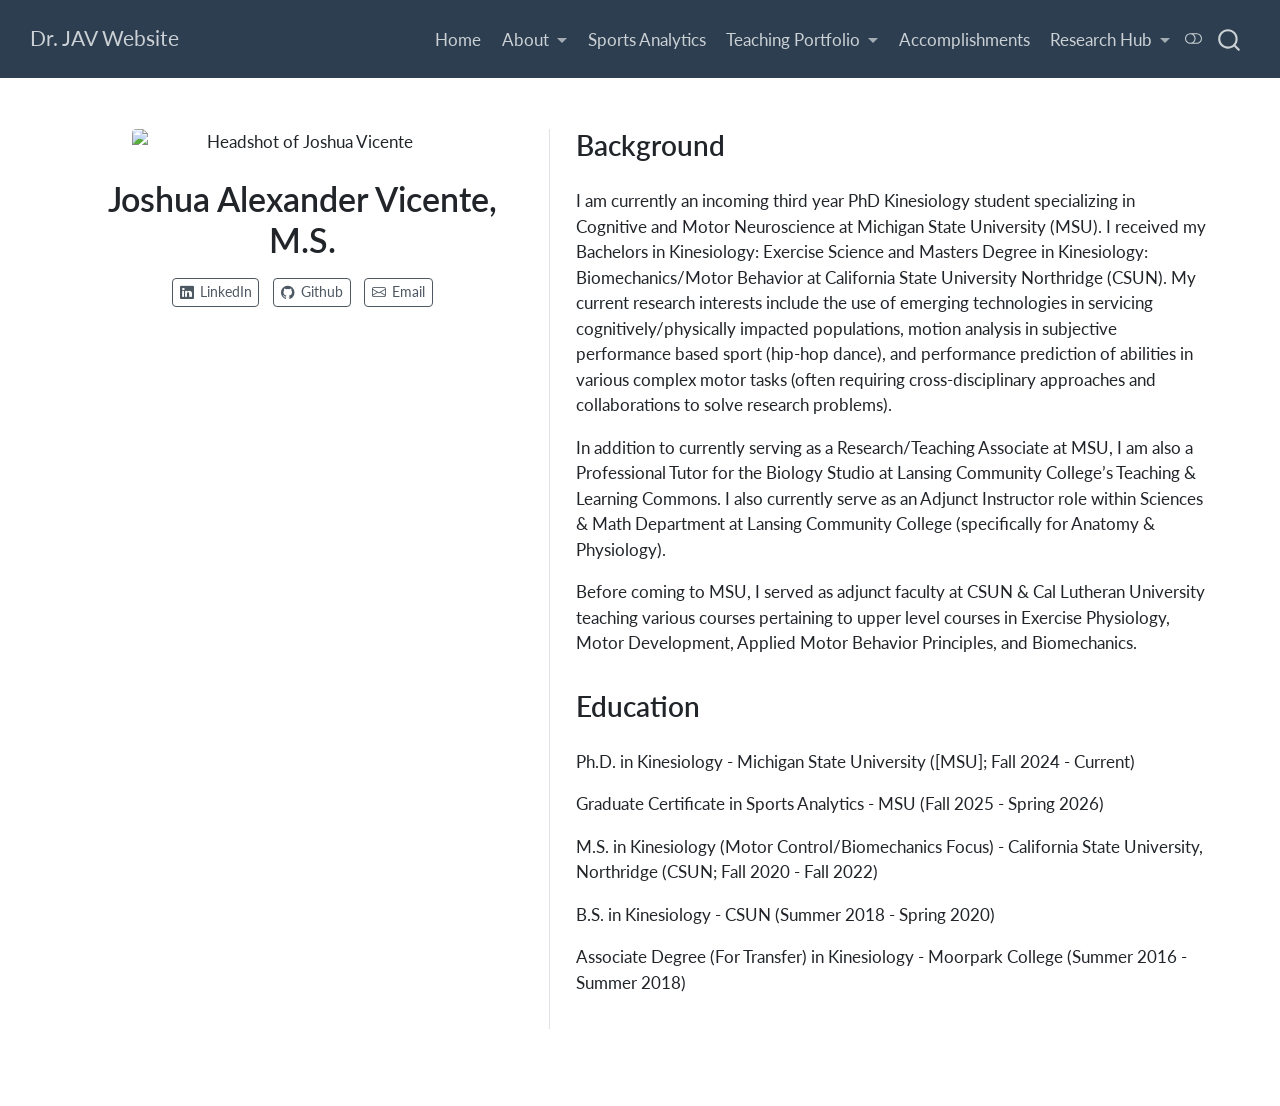
==== commit 4e49f8f9: "site update 2026-06-15" ====
--- a/about.html
+++ b/about.html
@@ -351,13 +351,17 @@
   </div>
 </header>
     <div class="about-links">
-  <a href="/www.linkedin.com/in/joshua-a-vicente" class="about-link" rel="" target="">
+  <a href="https://www.linkedin.com/in/joshua-a-vicente" class="about-link" rel="" target="">
     <i class="bi bi-linkedin"></i>
      <span class="about-link-text">LinkedIn</span>
   </a>
   <a href="https://github.com/DrJAV" class="about-link" rel="" target="">
     <i class="bi bi-github"></i>
      <span class="about-link-text">Github</span>
+  </a>
+  <a href="mailto:joshuaalexandervicente@gmail.com" class="about-link" rel="" target="">
+    <i class="bi bi-envelope"></i>
+     <span class="about-link-text">Email</span>
   </a>
 </div>
   </div>
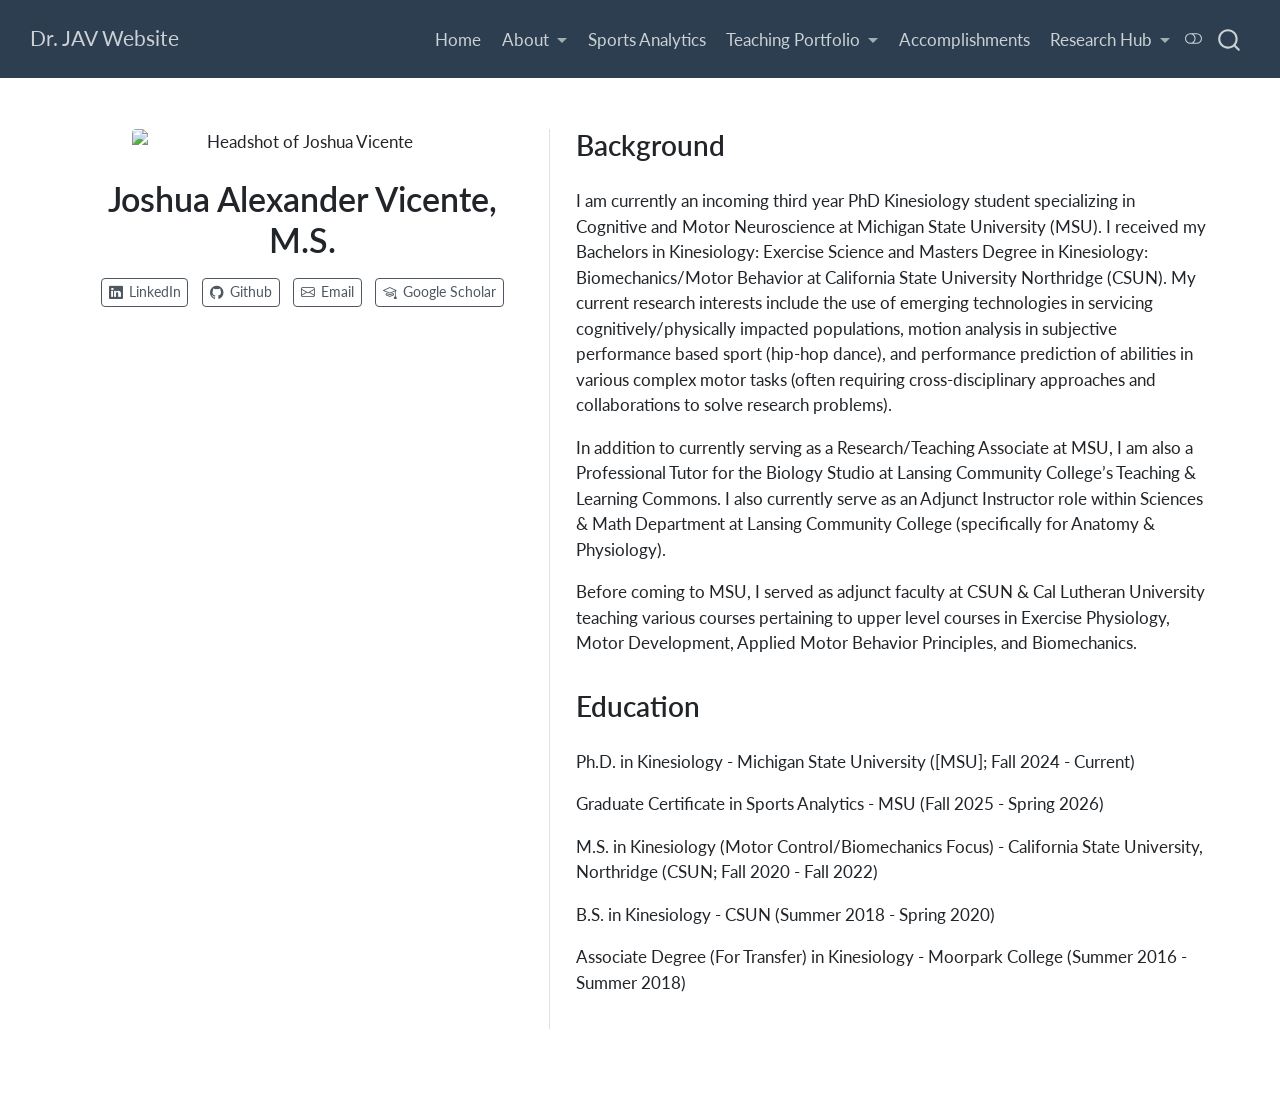
==== commit 5ba48005: "site update 2026-06-15" ====
--- a/about.html
+++ b/about.html
@@ -363,6 +363,10 @@
     <i class="bi bi-envelope"></i>
      <span class="about-link-text">Email</span>
   </a>
+  <a href="https://scholar.google.com/citations?user=8Dp4QXcAAAAJ&amp;hl=en&amp;authuser=1" class="about-link" rel="" target="">
+    <i class="bi bi-mortarboard"></i>
+     <span class="about-link-text">Google Scholar</span>
+  </a>
 </div>
   </div>
   <div class="about-contents"><main class="content column-page" id="quarto-document-content">
